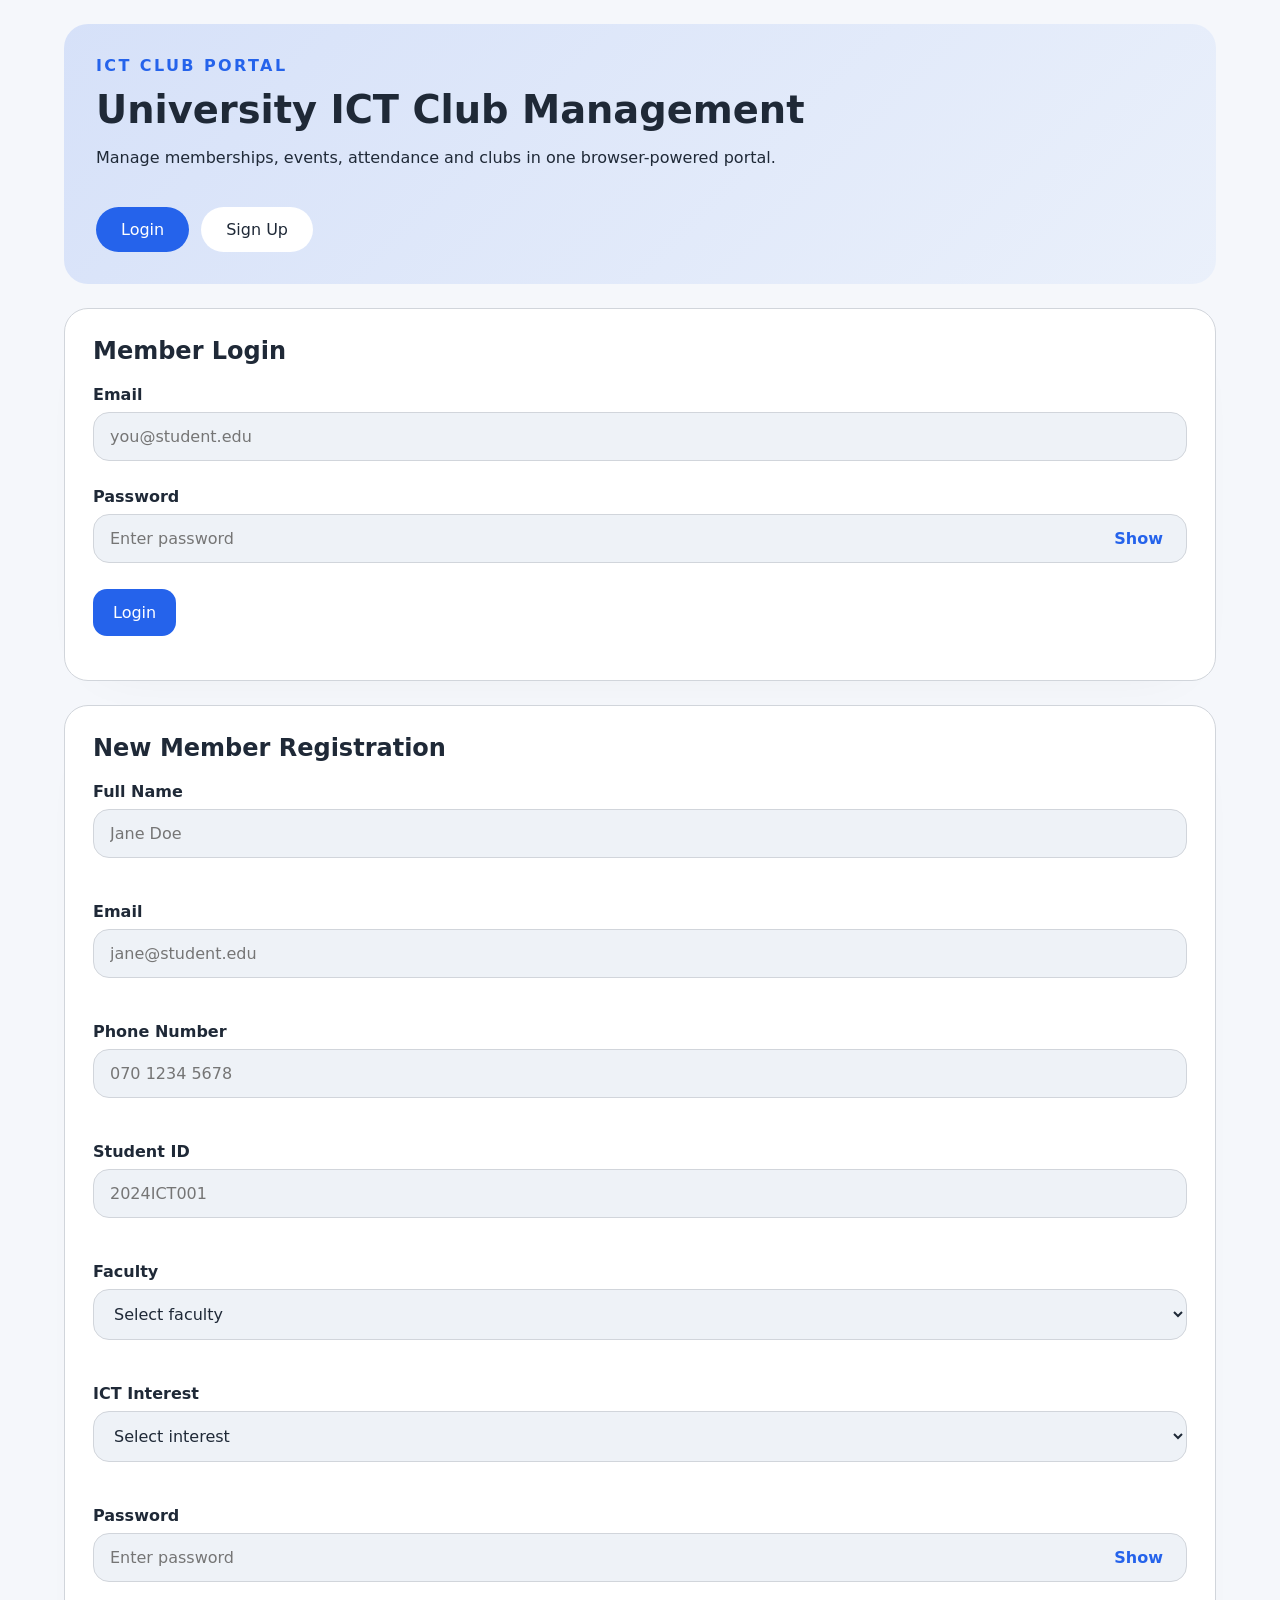
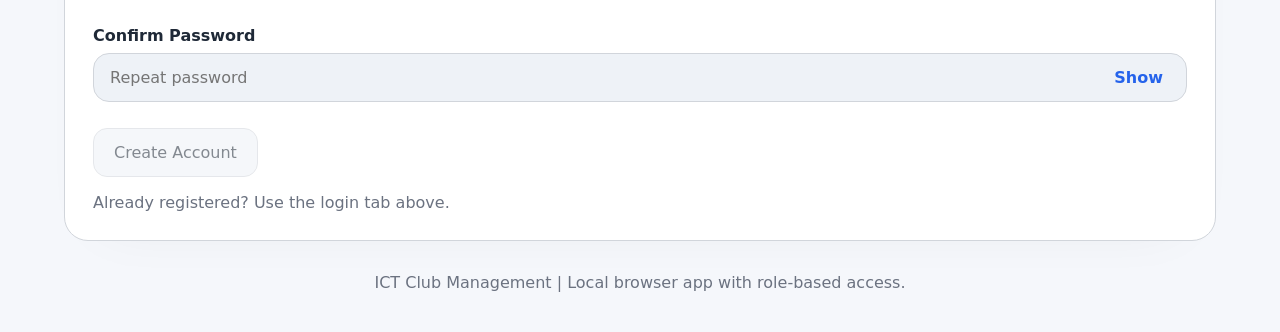
==== index.html @ 9b161531 "Initial ICT Club Management System" ====
<!DOCTYPE html>
<html lang="en">
<head>
  <meta charset="UTF-8" />
  <meta name="viewport" content="width=device-width, initial-scale=1.0" />
  <title>ICT Club Management | Login & Signup</title>
  <link rel="stylesheet" href="css/styles.css" />
</head>
<body>
  <div class="page-shell auth-page">
    <header class="hero-panel">
      <div>
        <p class="eyebrow">ICT Club Portal</p>
        <h1>University ICT Club Management</h1>
        <p>Manage memberships, events, attendance and clubs in one browser-powered portal.</p>
      </div>
      <div class="hero-actions">
        <button class="tab-button active" data-target="login-panel">Login</button>
        <button class="tab-button" data-target="signup-panel">Sign Up</button>
      </div>
    </header>

    <main class="auth-grid">
      <section class="panel login-panel active" id="login-panel">
        <h2>Member Login</h2>
        <form id="loginForm" novalidate>
          <div class="form-group">
            <label for="loginEmail">Email</label>
            <input type="email" id="loginEmail" required placeholder="you@student.edu" />
            <span class="input-error" id="loginEmailError"></span>
          </div>
          <div class="form-group password-field">
            <label for="loginPassword">Password</label>
            <div class="input-with-action">
              <input type="password" id="loginPassword" required placeholder="Enter password" />
              <button type="button" class="password-toggle" data-target="loginPassword">Show</button>
            </div>
            <span class="input-error" id="loginPasswordError"></span>
          </div>
          <button type="submit" class="button button-primary">Login</button>
          <p class="form-note"><!--Admin credential: <strong>admin@ictclub.edu</strong> / <strong>Admin@123</strong>--></p>
        </form>
      </section>

      <section class="panel signup-panel" id="signup-panel">
        <h2>New Member Registration</h2>
        <form id="signupForm" novalidate>
          <div class="form-grid">
            <div class="form-group">
              <label for="fullName">Full Name</label>
              <input type="text" id="fullName" required placeholder="Jane Doe" />
              <span class="input-error" id="nameError"></span>
            </div>
            <div class="form-group">
              <label for="email">Email</label>
              <input type="email" id="email" required placeholder="jane@student.edu" />
              <span class="input-error" id="emailError"></span>
            </div>
            <div class="form-group">
              <label for="phone">Phone Number</label>
              <input type="tel" id="phone" required placeholder="070 1234 5678" />
              <span class="input-error" id="phoneError"></span>
            </div>
            <div class="form-group">
              <label for="studentId">Student ID</label>
              <input type="text" id="studentId" required placeholder="2024ICT001" />
              <span class="input-error" id="studentIdError"></span>
            </div>
            <div class="form-group">
              <label for="faculty">Faculty</label>
              <select id="faculty" required>
                <option value="">Select faculty</option>
                <option>Sharia</option>
                <option>Education</option>
                <option>IT</option>
                <option>School of Business</option>
              </select>
              <span class="input-error" id="facultyError"></span>
            </div>
            <div class="form-group">
              <label for="interest">ICT Interest</label>
              <select id="interest" required>
                <option value="">Select interest</option>
                <option>Cyber Security</option>
                <option>Software Engineering</option>
                <option>Data Science</option>
                <option>UI/UX Design</option>
                <option>AI/ML</option>
                <option>Networking</option>
              </select>
              <span class="input-error" id="interestError"></span>
            </div>
            <div class="form-group password-field">
              <label for="password">Password</label>
              <div class="input-with-action">
                <input type="password" id="password" required placeholder="Enter password" />
                <button type="button" class="password-toggle" data-target="password">Show</button>
              </div>
              <span class="input-error" id="passwordError"></span>
            </div>
            <div class="form-group password-field">
              <label for="confirmPassword">Confirm Password</label>
              <div class="input-with-action">
                <input type="password" id="confirmPassword" required placeholder="Repeat password" />
                <button type="button" class="password-toggle" data-target="confirmPassword">Show</button>
              </div>
              <span class="input-error" id="confirmPasswordError"></span>
            </div>
          </div>
          <button type="submit" class="button button-secondary" disabled>Create Account</button>
          <p class="form-note">Already registered? Use the login tab above.</p>
        </form>
      </section>
    </main>

    <footer class="page-footer">
      <p>ICT Club Management | Local browser app with role-based access.</p>
    </footer>
  </div>

  <script src="data/mock-data.js"></script>
  <script src="js/auth.js"></script>
</body>
</html>
---- css/styles.css ----
:root {
  --bg: #f5f7fb;
  --surface: #ffffff;
  --surface-alt: #eef2f7;
  --text: #1f2937;
  --muted: #6b7280;
  --primary: #2563eb;
  --primary-light: #dbeafe;
  --success: #16a34a;
  --danger: #dc2626;
  --border: #d1d5db;
  --shadow: rgba(15, 23, 42, 0.08);
}

[data-theme="dark"] {
  --bg: #0f172a;
  --surface: #111827;
  --surface-alt: #1f2937;
  --text: #f8fafc;
  --muted: #94a3b8;
  --border: #334155;
  --shadow: rgba(255, 255, 255, 0.08);
}

* {
  box-sizing: border-box;
}

html,
body {
  margin: 0;
  min-height: 100%;
  font-family: Inter, system-ui, -apple-system, BlinkMacSystemFont, "Segoe UI", sans-serif;
  background: var(--bg);
  color: var(--text);
}

button,
input,
textarea,
select {
  font: inherit;
}

button {
  cursor: pointer;
}

.page-shell {
  max-width: 1200px;
  margin: 0 auto;
  padding: 24px;
}

.hero-panel {
  display: grid;
  gap: 24px;
  padding: 32px;
  border-radius: 24px;
  background: linear-gradient(135deg, rgba(37, 99, 235, 0.15), rgba(59, 130, 246, 0.06));
  margin-bottom: 24px;
}

.hero-panel h1 {
  margin: 0 0 12px;
  font-size: clamp(2rem, 3vw, 3rem);
}

.eyebrow {
  margin: 0 0 12px;
  text-transform: uppercase;
  letter-spacing: 0.15em;
  color: var(--primary);
  font-weight: 700;
}

.hero-actions {
  display: flex;
  gap: 12px;
  flex-wrap: wrap;
}

.tab-button {
  border: 1px solid transparent;
  border-radius: 999px;
  background: var(--surface);
  color: var(--text);
  padding: 12px 24px;
  transition: all 0.2s ease;
}

.tab-button.active,
.tab-button:hover {
  background: var(--primary);
  color: #fff;
}

.auth-grid {
  display: grid;
  gap: 24px;
  grid-template-columns: 1fr;
}

.panel {
  background: var(--surface);
  border: 1px solid var(--border);
  border-radius: 24px;
  padding: 28px;
  box-shadow: 0 20px 55px -40px var(--shadow);
}

.panel h2 {
  margin-top: 0;
}

.form-grid {
  display: grid;
  gap: 18px;
}

.form-group {
  display: grid;
  gap: 8px;
}

.form-group label {
  font-weight: 600;
}

input,
select,
textarea {
  width: 100%;
  border: 1px solid var(--border);
  border-radius: 16px;
  padding: 14px 16px;
  background: var(--surface-alt);
  color: var(--text);
  transition: border-color 0.2s ease, box-shadow 0.2s ease;
}

.input-with-action {
  position: relative;
  display: flex;
  align-items: center;
}

.input-with-action input {
  flex: 1;
  padding-right: 112px;
}

.password-toggle {
  position: absolute;
  right: 10px;
  background: transparent;
  border: none;
  color: var(--primary);
  font-weight: 700;
  cursor: pointer;
  padding: 10px 14px;
  border-radius: 999px;
  transition: background 0.2s ease, color 0.2s ease;
}

.password-toggle:hover {
  background: rgba(37, 99, 235, 0.08);
}

input:focus,
select:focus,
textarea:focus {
  outline: none;
  border-color: var(--primary);
  box-shadow: 0 0 0 4px rgba(37, 99, 235, 0.12);
}

.button {
  border: none;
  border-radius: 14px;
  padding: 14px 20px;
  transition: transform 0.2s ease, background 0.2s ease;
}

.button:hover {
  transform: translateY(-1px);
}

button:disabled,
button[disabled] {
  cursor: not-allowed;
  opacity: 0.55;
  transform: none;
}

.button-primary {
  background: var(--primary);
  color: #fff;
}

.button-secondary {
  background: var(--surface-alt);
  border: 1px solid var(--border);
  color: var(--text);
}

.button-ghost {
  background: transparent;
  border: 1px solid var(--border);
  color: var(--text);
}

.input-error {
  min-height: 18px;
  color: var(--danger);
  font-size: 0.9rem;
}

.form-note {
  margin: 16px 0 0;
  color: var(--muted);
}

.page-footer {
  text-align: center;
  margin-top: 32px;
  color: var(--muted);
}

.dashboard-page,
.admin-page {
  background: none;
}

.topbar {
  display: flex;
  justify-content: space-between;
  align-items: center;
  gap: 16px;
  background: var(--surface);
  padding: 18px 24px;
  border-radius: 20px;
  border: 1px solid var(--border);
  margin-bottom: 24px;
}

.brand {
  font-size: 1.2rem;
  font-weight: 700;
}

.topbar-actions {
  display: flex;
  gap: 12px;
  flex-wrap: wrap;
}

.dashboard-grid,
.admin-grid {
  display: grid;
  gap: 24px;
}

.dashboard-grid {
  grid-template-columns: minmax(280px, 360px) 1fr;
}

.admin-grid {
  grid-template-columns: 1.2fr 1.4fr;
}

.card {
  background: var(--surface);
  border: 1px solid var(--border);
  border-radius: 24px;
  padding: 24px;
  box-shadow: 0 20px 55px -40px var(--shadow);
}

.card-header {
  margin-bottom: 18px;
}

.profile-content,
.stats-grid,
.event-list,
.attendance-history,
.member-list,
.analytics-grid {
  display: grid;
  gap: 16px;
}

.profile-card .profile-row {
  display: flex;
  justify-content: space-between;
  gap: 10px;
  padding: 14px 16px;
  background: var(--surface-alt);
  border-radius: 16px;
}

.profile-card .profile-row strong {
  color: var(--muted);
}

.stats-grid {
  grid-template-columns: repeat(2, minmax(120px, 1fr));
}

.stat-card {
  background: var(--surface-alt);
  border-radius: 18px;
  padding: 18px;
}

.event-item,
.member-item,
.attendance-item,
.analytics-card {
  background: var(--surface-alt);
  border-radius: 18px;
  padding: 18px;
  display: grid;
  gap: 12px;
}

.event-item h3,
.member-item h3,
.attendance-item h3,
.analytics-card h3 {
  margin: 0;
}

.event-item p,
.member-item p,
.attendance-item p,
.analytics-card p {
  margin: 0;
  color: var(--muted);
}

.event-actions,
.member-actions,
.attendance-status {
  display: flex;
  justify-content: space-between;
  gap: 10px;
  flex-wrap: wrap;
}

.event-actions button,
.member-actions button,
.attendance-status button {
  margin-left: auto;
}

.member-actions {
  align-items: center;
}

.member-actions input {
  flex: 1;
  min-width: 220px;
}

.attendance-history {
  grid-template-columns: 1fr;
}

.event-list,
.member-list {
  grid-auto-rows: minmax(140px, auto);
}

.event-list .event-item,
.member-list .member-item {
  display: grid;
  grid-template-columns: 1fr auto;
  gap: 16px;
}

@media (max-width: 900px) {
  .dashboard-grid,
  .admin-grid {
    grid-template-columns: 1fr;
  }
}

@media (max-width: 640px) {
  .hero-panel,
  .panel,
  .topbar,
  .card {
    padding: 20px;
  }

  .hero-actions,
  .topbar-actions,
  .event-actions,
  .member-actions,
  .attendance-status {
    flex-direction: column;
    align-items: stretch;
  }

  .button {
    width: 100%;
  }
}
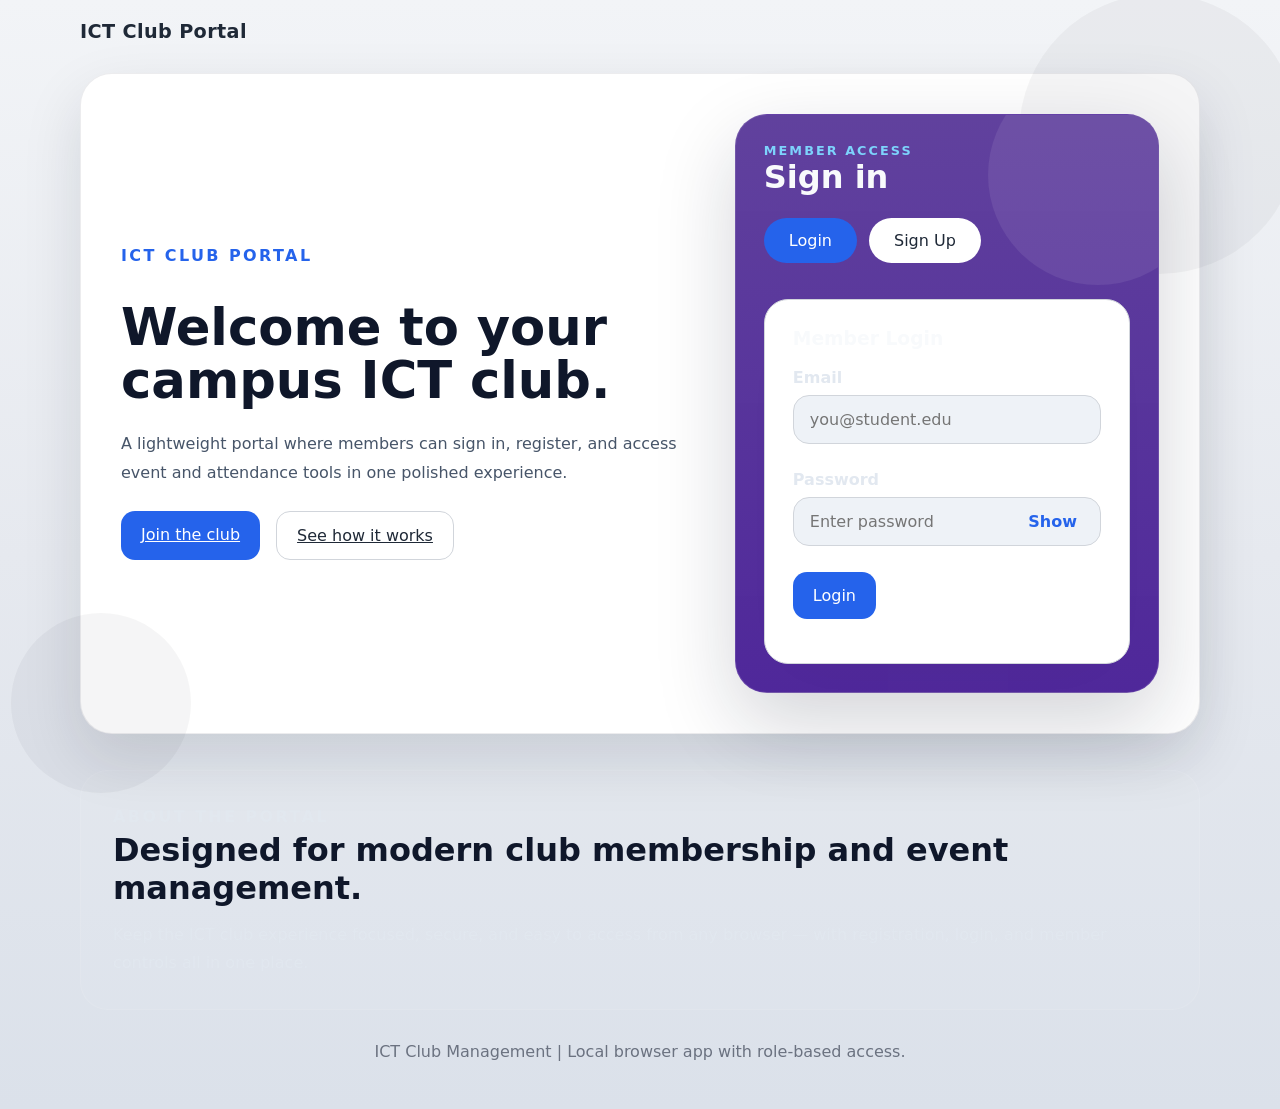
==== commit ae92522d: "Restore and rewrite admin.js (members, events, filters, analytics, audit log, export, dark mode) Add" ====
--- a/index.html
+++ b/index.html
@@ -8,117 +8,145 @@
 </head>
 <body>
   <div class="page-shell auth-page">
-    <header class="hero-panel">
-      <div>
-        <p class="eyebrow">ICT Club Portal</p>
-        <h1>University ICT Club Management</h1>
-        <p>Manage memberships, events, attendance and clubs in one browser-powered portal.</p>
-      </div>
-      <div class="hero-actions">
-        <button class="tab-button active" data-target="login-panel">Login</button>
-        <button class="tab-button" data-target="signup-panel">Sign Up</button>
-      </div>
+    <header class="site-header">
+      <div class="brand">ICT Club Portal</div>
     </header>
 
-    <main class="auth-grid">
-      <section class="panel login-panel active" id="login-panel">
-        <h2>Member Login</h2>
-        <form id="loginForm" novalidate>
-          <div class="form-group">
-            <label for="loginEmail">Email</label>
-            <input type="email" id="loginEmail" required placeholder="you@student.edu" />
-            <span class="input-error" id="loginEmailError"></span>
+    <section class="landing-hero" id="home">
+      <div class="hero-copy">
+        <p class="eyebrow">ICT Club Portal</p>
+        <h1>Welcome to your campus ICT club.</h1>
+        <p class="lead">A lightweight portal where members can sign in, register, and access event and attendance tools in one polished experience.</p>
+        <div class="hero-cta">
+          <a href="#auth-card" class="button button-primary">Join the club</a>
+          <a href="#about" class="button button-ghost">See how it works</a>
+        </div>
+      </div>
+
+      <div class="auth-card" id="auth-card">
+        <div class="auth-card-top">
+          <div>
+            <p class="eyebrow">Member access</p>
+            <h2>Sign in</h2>
           </div>
-          <div class="form-group password-field">
-            <label for="loginPassword">Password</label>
-            <div class="input-with-action">
-              <input type="password" id="loginPassword" required placeholder="Enter password" />
-              <button type="button" class="password-toggle" data-target="loginPassword">Show</button>
-            </div>
-            <span class="input-error" id="loginPasswordError"></span>
+          <div class="hero-actions">
+            <button class="tab-button active" data-target="login-panel">Login</button>
+            <button class="tab-button" data-target="signup-panel">Sign Up</button>
           </div>
-          <button type="submit" class="button button-primary">Login</button>
-          <p class="form-note"><!--Admin credential: <strong>admin@ictclub.edu</strong> / <strong>Admin@123</strong>--></p>
-        </form>
-      </section>
+        </div>
 
-      <section class="panel signup-panel" id="signup-panel">
-        <h2>New Member Registration</h2>
-        <form id="signupForm" novalidate>
-          <div class="form-grid">
-            <div class="form-group">
-              <label for="fullName">Full Name</label>
-              <input type="text" id="fullName" required placeholder="Jane Doe" />
-              <span class="input-error" id="nameError"></span>
-            </div>
-            <div class="form-group">
-              <label for="email">Email</label>
-              <input type="email" id="email" required placeholder="jane@student.edu" />
-              <span class="input-error" id="emailError"></span>
-            </div>
-            <div class="form-group">
-              <label for="phone">Phone Number</label>
-              <input type="tel" id="phone" required placeholder="070 1234 5678" />
-              <span class="input-error" id="phoneError"></span>
-            </div>
-            <div class="form-group">
-              <label for="studentId">Student ID</label>
-              <input type="text" id="studentId" required placeholder="2024ICT001" />
-              <span class="input-error" id="studentIdError"></span>
-            </div>
-            <div class="form-group">
-              <label for="faculty">Faculty</label>
-              <select id="faculty" required>
-                <option value="">Select faculty</option>
-                <option>Sharia</option>
-                <option>Education</option>
-                <option>IT</option>
-                <option>School of Business</option>
-              </select>
-              <span class="input-error" id="facultyError"></span>
-            </div>
-            <div class="form-group">
-              <label for="interest">ICT Interest</label>
-              <select id="interest" required>
-                <option value="">Select interest</option>
-                <option>Cyber Security</option>
-                <option>Software Engineering</option>
-                <option>Data Science</option>
-                <option>UI/UX Design</option>
-                <option>AI/ML</option>
-                <option>Networking</option>
-              </select>
-              <span class="input-error" id="interestError"></span>
-            </div>
-            <div class="form-group password-field">
-              <label for="password">Password</label>
-              <div class="input-with-action">
-                <input type="password" id="password" required placeholder="Enter password" />
-                <button type="button" class="password-toggle" data-target="password">Show</button>
+        <div class="auth-grid">
+          <section class="panel login-panel active" id="login-panel">
+            <h3>Member Login</h3>
+            <form id="loginForm" novalidate>
+              <div class="form-group">
+                <label for="loginEmail">Email</label>
+                <input type="email" id="loginEmail" required placeholder="you@student.edu" />
+                <span class="input-error" id="loginEmailError"></span>
               </div>
-              <span class="input-error" id="passwordError"></span>
-            </div>
-            <div class="form-group password-field">
-              <label for="confirmPassword">Confirm Password</label>
-              <div class="input-with-action">
-                <input type="password" id="confirmPassword" required placeholder="Repeat password" />
-                <button type="button" class="password-toggle" data-target="confirmPassword">Show</button>
+              <div class="form-group password-field">
+                <label for="loginPassword">Password</label>
+                <div class="input-with-action">
+                  <input type="password" id="loginPassword" required placeholder="Enter password" />
+                  <button type="button" class="password-toggle" data-target="loginPassword">Show</button>
+                </div>
+                <span class="input-error" id="loginPasswordError"></span>
               </div>
-              <span class="input-error" id="confirmPasswordError"></span>
-            </div>
-          </div>
-          <button type="submit" class="button button-secondary" disabled>Create Account</button>
-          <p class="form-note">Already registered? Use the login tab above.</p>
-        </form>
-      </section>
-    </main>
+              <button type="submit" class="button button-primary">Login</button>
+              <p class="form-note"><!--Admin credential: <strong>admin@ictclub.edu</strong> / <strong>Admin@123</strong>--></p>
+            </form>
+          </section>
+
+          <section class="panel signup-panel" id="signup-panel">
+            <h3>New Member Registration</h3>
+            <form id="signupForm" novalidate>
+              <div class="form-grid">
+                <div class="form-group">
+                  <label for="fullName">Full Name</label>
+                  <input type="text" id="fullName" required placeholder="Jane Doe" />
+                  <span class="input-error" id="nameError"></span>
+                </div>
+                <div class="form-group">
+                  <label for="email">Email</label>
+                  <input type="email" id="email" required placeholder="jane@student.edu" />
+                  <span class="input-error" id="emailError"></span>
+                </div>
+                <div class="form-group">
+                  <label for="phone">Phone Number</label>
+                  <input type="tel" id="phone" required placeholder="070 1234 5678" />
+                  <span class="input-error" id="phoneError"></span>
+                </div>
+                <div class="form-group">
+                  <label for="studentId">Student ID</label>
+                  <input type="text" id="studentId" required placeholder="2024ICT001" />
+                  <span class="input-error" id="studentIdError"></span>
+                </div>
+                <div class="form-group">
+                  <label for="faculty">Faculty</label>
+                  <select id="faculty" required>
+                    <option value="">Select faculty</option>
+                    <option>Sharia</option>
+                    <option>Education</option>
+                    <option>IT</option>
+                    <option>School of Business</option>
+                  </select>
+                  <span class="input-error" id="facultyError"></span>
+                </div>
+                <div class="form-group">
+                  <label for="interest">ICT Interest</label>
+                  <select id="interest" required>
+                    <option value="">Select interest</option>
+                    <option>Cyber Security</option>
+                    <option>Software Engineering</option>
+                    <option>Data Science</option>
+                    <option>UI/UX Design</option>
+                    <option>AI/ML</option>
+                    <option>Networking</option>
+                  </select>
+                  <span class="input-error" id="interestError"></span>
+                </div>
+                <div class="form-group password-field">
+                  <label for="password">Password</label>
+                  <div class="input-with-action">
+                    <input type="password" id="password" required placeholder="Enter password" />
+                    <button type="button" class="password-toggle" data-target="password">Show</button>
+                  </div>
+                  <span class="input-error" id="passwordError"></span>
+                </div>
+                <div class="form-group password-field">
+                  <label for="confirmPassword">Confirm Password</label>
+                  <div class="input-with-action">
+                    <input type="password" id="confirmPassword" required placeholder="Repeat password" />
+                    <button type="button" class="password-toggle" data-target="confirmPassword">Show</button>
+                  </div>
+                  <span class="input-error" id="confirmPasswordError"></span>
+                </div>
+              </div>
+              <button type="submit" class="button button-secondary" disabled>Create Account</button>
+              <p class="form-note">Already registered? Use the login tab above.</p>
+            </form>
+          </section>
+        </div>
+      </div>
+    </section>
+
+    <section class="landing-details" id="about">
+      <div class="detail-copy">
+        <p class="eyebrow">About the portal</p>
+        <h2>Designed for modern club membership and event management.</h2>
+        <p>Keep the ICT club experience focused, secure, and easy to access from any browser — with registration, login, and member controls all in one place.</p>
+      </div>
+    </section>
 
     <footer class="page-footer">
       <p>ICT Club Management | Local browser app with role-based access.</p>
     </footer>
   </div>
+  <div id="toastContainer" class="toast-container"></div>
 
   <script src="data/mock-data.js"></script>
   <script src="js/auth.js"></script>
+  <script src="js/notifications.js"></script>
+  <script src="js/audit.js"></script>
 </body>
 </html>
--- a/css/styles.css
+++ b/css/styles.css
@@ -31,8 +31,8 @@
   margin: 0;
   min-height: 100%;
   font-family: Inter, system-ui, -apple-system, BlinkMacSystemFont, "Segoe UI", sans-serif;
-  background: var(--bg);
-  color: var(--text);
+  background: linear-gradient(180deg, #f2f4f7 0%, #e6e9ef 50%, #dbe1ea 100%);
+  color: #1f2937;
 }
 
 button,
@@ -47,23 +47,564 @@
 }
 
 .page-shell {
-  max-width: 1200px;
+  max-width: 1160px;
   margin: 0 auto;
+  padding: 20px 20px 32px;
+}
+
+.site-header {
+  display: flex;
+  justify-content: space-between;
+  align-items: center;
+  gap: 16px;
+  margin-bottom: 30px;
+}
+
+.site-nav {
+  display: flex;
+  gap: 22px;
+  flex-wrap: wrap;
+}
+
+.site-nav a {
+  color: #475569;
+  text-decoration: none;
+  font-weight: 600;
+}
+
+.site-nav a:hover {
+  color: #0f172a;
+}
+
+.brand {
+  font-size: 1.1rem;
+  font-weight: 700;
+  letter-spacing: 0.02em;
+}
+
+.landing-hero {
+  display: grid;
+  grid-template-columns: minmax(0, 1.45fr) minmax(0, 1.05fr);
+  gap: 28px;
+  align-items: stretch;
+  padding: 40px;
+  border-radius: 32px;
+  background: #ffffff;
+  border: 1px solid rgba(15, 23, 42, 0.08);
+  box-shadow: 0 24px 60px rgba(15, 23, 42, 0.12);
+  position: relative;
+}
+
+.landing-hero::before,
+.landing-hero::after {
+  content: '';
+  position: absolute;
+  background: rgba(15, 23, 42, 0.04);
+  border-radius: 999px;
+  pointer-events: none;
+}
+
+.landing-hero::before {
+  width: 280px;
+  height: 280px;
+  top: -80px;
+  right: -100px;
+}
+
+.landing-hero::after {
+  width: 180px;
+  height: 180px;
+  bottom: -60px;
+  left: -70px;
+}
+
+.hero-copy {
+  display: flex;
+  flex-direction: column;
+  justify-content: center;
+  gap: 24px;
+}
+
+.hero-copy h1 {
+  margin: 0;
+  font-size: clamp(2.8rem, 4vw, 4.4rem);
+  line-height: 1.02;
+  color: #0f172a;
+}
+
+.hero-copy .lead {
+  max-width: 560px;
+  margin: 0;
+  color: #475569;
+  line-height: 1.8;
+}
+
+.hero-cta {
+  display: flex;
+  gap: 16px;
+  flex-wrap: wrap;
+}
+
+.auth-card {
+  display: flex;
+  flex-direction: column;
+  justify-content: space-between;
+  padding: 28px;
+  border-radius: 32px;
+  background: linear-gradient(180deg, rgba(88, 55, 152, 0.95), rgba(72, 31, 150, 0.96));
+  border: 1px solid rgba(255, 255, 255, 0.12);
+  box-shadow: 0 30px 80px rgba(15, 23, 42, 0.18);
+  color: #f8fafc;
+  min-height: 500px;
+  position: relative;
+  overflow: hidden;
+}
+
+.auth-card::before {
+  content: '';
+  position: absolute;
+  width: 220px;
+  height: 220px;
+  background: rgba(255, 255, 255, 0.08);
+  border-radius: 50%;
+  top: -50px;
+  right: -50px;
+}
+
+.auth-card-top {
+  position: relative;
+  z-index: 1;
+  display: flex;
+  flex-direction: column;
+  gap: 22px;
+}
+
+.auth-card-top h2 {
+  margin: 0;
+  font-size: 2.2rem;
+}
+
+.auth-card-top .eyebrow {
+  margin: 0;
+  color: rgba(255, 255, 255, 0.7);
+  letter-spacing: 0.16em;
+  text-transform: uppercase;
+  font-size: 0.8rem;
+}
+
+.hero-actions {
+  display: flex;
+  gap: 12px;
+  flex-wrap: wrap;
+}
+
+.tab-button {
+  border: 1px solid rgba(255, 255, 255, 0.22);
+  border-radius: 999px;
+  background: rgba(255, 255, 255, 0.07);
+  color: #f8fafc;
+  padding: 12px 22px;
+  transition: all 0.2s ease;
+}
+
+.tab-button.active,
+.tab-button:hover {
+  background: rgba(255, 255, 255, 0.18);
+  border-color: transparent;
+  color: #ffffff;
+}
+
+.auth-grid {
+  display: grid;
+  gap: 22px;
+  margin-top: 12px;
+  position: relative;
+  z-index: 1;
+}
+
+.panel {
+  background: rgba(255, 255, 255, 0.08);
+  border: 1px solid rgba(255, 255, 255, 0.14);
+  border-radius: 24px;
   padding: 24px;
-}
-
-.hero-panel {
+  box-shadow: inset 0 1px 0 rgba(255, 255, 255, 0.05);
+}
+
+.panel h3 {
+  margin-top: 0;
+  color: #f8fafc;
+}
+
+.panel:not(.active) {
+  display: none;
+}
+
+.form-grid {
+  display: grid;
+  gap: 16px;
+}
+
+.form-group label {
+  font-weight: 600;
+  color: rgba(255, 255, 255, 0.88);
+}
+
+input,
+select,
+textarea {
+  width: 100%;
+  border: 1px solid rgba(255, 255, 255, 0.16);
+  border-radius: 18px;
+  padding: 14px 16px;
+  background: rgba(255, 255, 255, 0.1);
+  color: #0f172a;
+  transition: border-color 0.2s ease, box-shadow 0.2s ease;
+}
+
+.input-with-action {
+  position: relative;
+  display: flex;
+  align-items: center;
+}
+
+.input-with-action input {
+  flex: 1;
+  padding-right: 100px;
+}
+
+.password-toggle {
+  position: absolute;
+  right: 10px;
+  background: rgba(255, 255, 255, 0.12);
+  border: none;
+  color: #ffffff;
+  font-weight: 700;
+  cursor: pointer;
+  padding: 10px 14px;
+  border-radius: 999px;
+  transition: background 0.2s ease, color 0.2s ease;
+}
+
+.password-toggle:hover {
+  background: rgba(255, 255, 255, 0.2);
+}
+
+input:focus,
+select:focus,
+textarea:focus {
+  outline: none;
+  border-color: rgba(67, 56, 202, 0.85);
+  box-shadow: 0 0 0 4px rgba(96, 165, 250, 0.12);
+}
+
+button:disabled,
+button[disabled] {
+  cursor: not-allowed;
+  opacity: 0.55;
+  transform: none;
+}
+
+.button-primary {
+  background: linear-gradient(90deg, #f97316, #ef4444);
+  color: #fff;
+}
+
+.button-secondary {
+  background: rgba(255, 255, 255, 0.16);
+  border: 1px solid rgba(255, 255, 255, 0.22);
+  color: #fff;
+}
+
+.button-ghost {
+  background: transparent;
+  border: 1px solid rgba(15, 23, 42, 0.12);
+  color: #0f172a;
+}
+
+.input-error {
+  min-height: 18px;
+  color: #fca5a5;
+  font-size: 0.9rem;
+}
+
+.form-note {
+  margin: 16px 0 0;
+  color: rgba(255, 255, 255, 0.72);
+}
+
+.page-footer {
+  text-align: center;
+  margin-top: 32px;
+  color: #475569;
+}
+
+.landing-details {
+  margin-top: 36px;
+  padding: 32px;
+  border-radius: 28px;
+  background: rgba(255, 255, 255, 0.92);
+  border: 1px solid rgba(15, 23, 42, 0.08);
+}
+
+.detail-copy h2 {
+  margin: 0 0 14px;
+  font-size: clamp(1.8rem, 2.5vw, 2.4rem);
+  color: #0f172a;
+}
+
+.detail-copy p {
+  margin: 0;
+  color: #475569;
+  line-height: 1.75;
+}
+
+@media (max-width: 960px) {
+  .landing-hero {
+    grid-template-columns: 1fr;
+  }
+}
+
+@media (max-width: 720px) {
+  .page-shell {
+    padding: 18px 16px 24px;
+  }
+
+  .hero-copy h1 {
+    font-size: 2.4rem;
+  }
+
+  .hero-cta {
+    flex-direction: column;
+  }
+
+  .auth-card {
+    padding: 22px;
+  }
+
+  .input-with-action input {
+    padding-right: 90px;
+  }
+}
+
+.auth-card-top {
+  display: flex;
+  flex-direction: column;
+  gap: 22px;
+  margin-bottom: 24px;
+}
+
+.auth-card-top h2 {
+  margin: 0;
+  font-size: 2rem;
+}
+
+.auth-card-top .eyebrow {
+  margin: 0;
+  color: #7dd3fc;
+  letter-spacing: 0.16em;
+  text-transform: uppercase;
+  font-size: 0.8rem;
+}
+
+.hero-actions {
+  display: flex;
+  gap: 12px;
+  flex-wrap: wrap;
+}
+
+.tab-button {
+  border: 1px solid rgba(255, 255, 255, 0.12);
+  border-radius: 999px;
+  background: rgba(255, 255, 255, 0.07);
+  color: #eef2ff;
+  padding: 12px 22px;
+  transition: all 0.2s ease;
+}
+
+.tab-button.active,
+.tab-button:hover {
+  background: linear-gradient(90deg, #2563eb, #7c3aed);
+  border-color: transparent;
+  color: #fff;
+}
+
+.auth-grid {
   display: grid;
   gap: 24px;
+}
+
+.panel {
+  background: rgba(15, 23, 42, 0.65);
+  border: 1px solid rgba(255, 255, 255, 0.08);
+  border-radius: 24px;
+  padding: 24px;
+  box-shadow: inset 0 0 0 1px rgba(255, 255, 255, 0.02);
+}
+
+.panel h3 {
+  margin-top: 0;
+  color: #f8fafc;
+}
+
+.panel:not(.active) {
+  display: none;
+}
+
+.form-grid {
+  display: grid;
+  gap: 18px;
+}
+
+.form-group label {
+  font-weight: 600;
+  color: #e2e8f0;
+}
+
+input,
+select,
+textarea {
+  width: 100%;
+  border: 1px solid rgba(255, 255, 255, 0.12);
+  border-radius: 18px;
+  padding: 14px 16px;
+  background: rgba(255, 255, 255, 0.06);
+  color: #f8fafc;
+  transition: border-color 0.2s ease, box-shadow 0.2s ease;
+}
+
+.input-with-action {
+  position: relative;
+  display: flex;
+  align-items: center;
+}
+
+.input-with-action input {
+  flex: 1;
+  padding-right: 112px;
+}
+
+.password-toggle {
+  position: absolute;
+  right: 10px;
+  background: rgba(255, 255, 255, 0.08);
+  border: none;
+  color: #93c5fd;
+  font-weight: 700;
+  cursor: pointer;
+  padding: 10px 14px;
+  border-radius: 999px;
+  transition: background 0.2s ease, color 0.2s ease;
+}
+
+.password-toggle:hover {
+  background: rgba(255, 255, 255, 0.16);
+}
+
+input:focus,
+select:focus,
+textarea:focus {
+  outline: none;
+  border-color: #60a5fa;
+  box-shadow: 0 0 0 4px rgba(37, 99, 235, 0.12);
+}
+
+.button {
+  border: none;
+  border-radius: 14px;
+  padding: 14px 20px;
+  transition: transform 0.2s ease, background 0.2s ease;
+}
+
+.button:hover {
+  transform: translateY(-1px);
+}
+
+button:disabled,
+button[disabled] {
+  cursor: not-allowed;
+  opacity: 0.55;
+  transform: none;
+}
+
+.button-primary {
+  background: linear-gradient(90deg, #2563eb, #8b5cf6);
+  color: #fff;
+}
+
+.button-secondary {
+  background: rgba(255, 255, 255, 0.08);
+  border: 1px solid rgba(255, 255, 255, 0.12);
+  color: #eef2ff;
+}
+
+.button-ghost {
+  background: transparent;
+  border: 1px solid rgba(255, 255, 255, 0.16);
+  color: #eef2ff;
+}
+
+.input-error {
+  min-height: 18px;
+  color: #fca5a5;
+  font-size: 0.9rem;
+}
+
+.form-note {
+  margin: 16px 0 0;
+  color: rgba(226, 232, 240, 0.7);
+}
+
+.page-footer {
+  text-align: center;
+  margin-top: 32px;
+  color: rgba(226, 232, 240, 0.7);
+}
+
+.landing-details {
+  margin-top: 36px;
   padding: 32px;
-  border-radius: 24px;
-  background: linear-gradient(135deg, rgba(37, 99, 235, 0.15), rgba(59, 130, 246, 0.06));
-  margin-bottom: 24px;
-}
-
-.hero-panel h1 {
-  margin: 0 0 12px;
-  font-size: clamp(2rem, 3vw, 3rem);
+  border-radius: 28px;
+  background: rgba(255, 255, 255, 0.05);
+  border: 1px solid rgba(255, 255, 255, 0.08);
+}
+
+.detail-copy h2 {
+  margin: 0 0 14px;
+  font-size: clamp(1.8rem, 2.5vw, 2.4rem);
+}
+
+.detail-copy p {
+  margin: 0;
+  color: rgba(226, 232, 240, 0.78);
+  line-height: 1.75;
+}
+
+@media (max-width: 960px) {
+  .landing-hero {
+    grid-template-columns: 1fr;
+  }
+}
+
+@media (max-width: 720px) {
+  .page-shell {
+    padding: 18px 16px 24px;
+  }
+
+  .hero-copy h1 {
+    font-size: 2.4rem;
+  }
+
+  .hero-copy .lead {
+    margin-bottom: 22px;
+  }
+
+  .auth-card {
+    padding: 22px;
+  }
+
+  .auth-grid {
+    gap: 18px;
+  }
 }
 
 .eyebrow {
